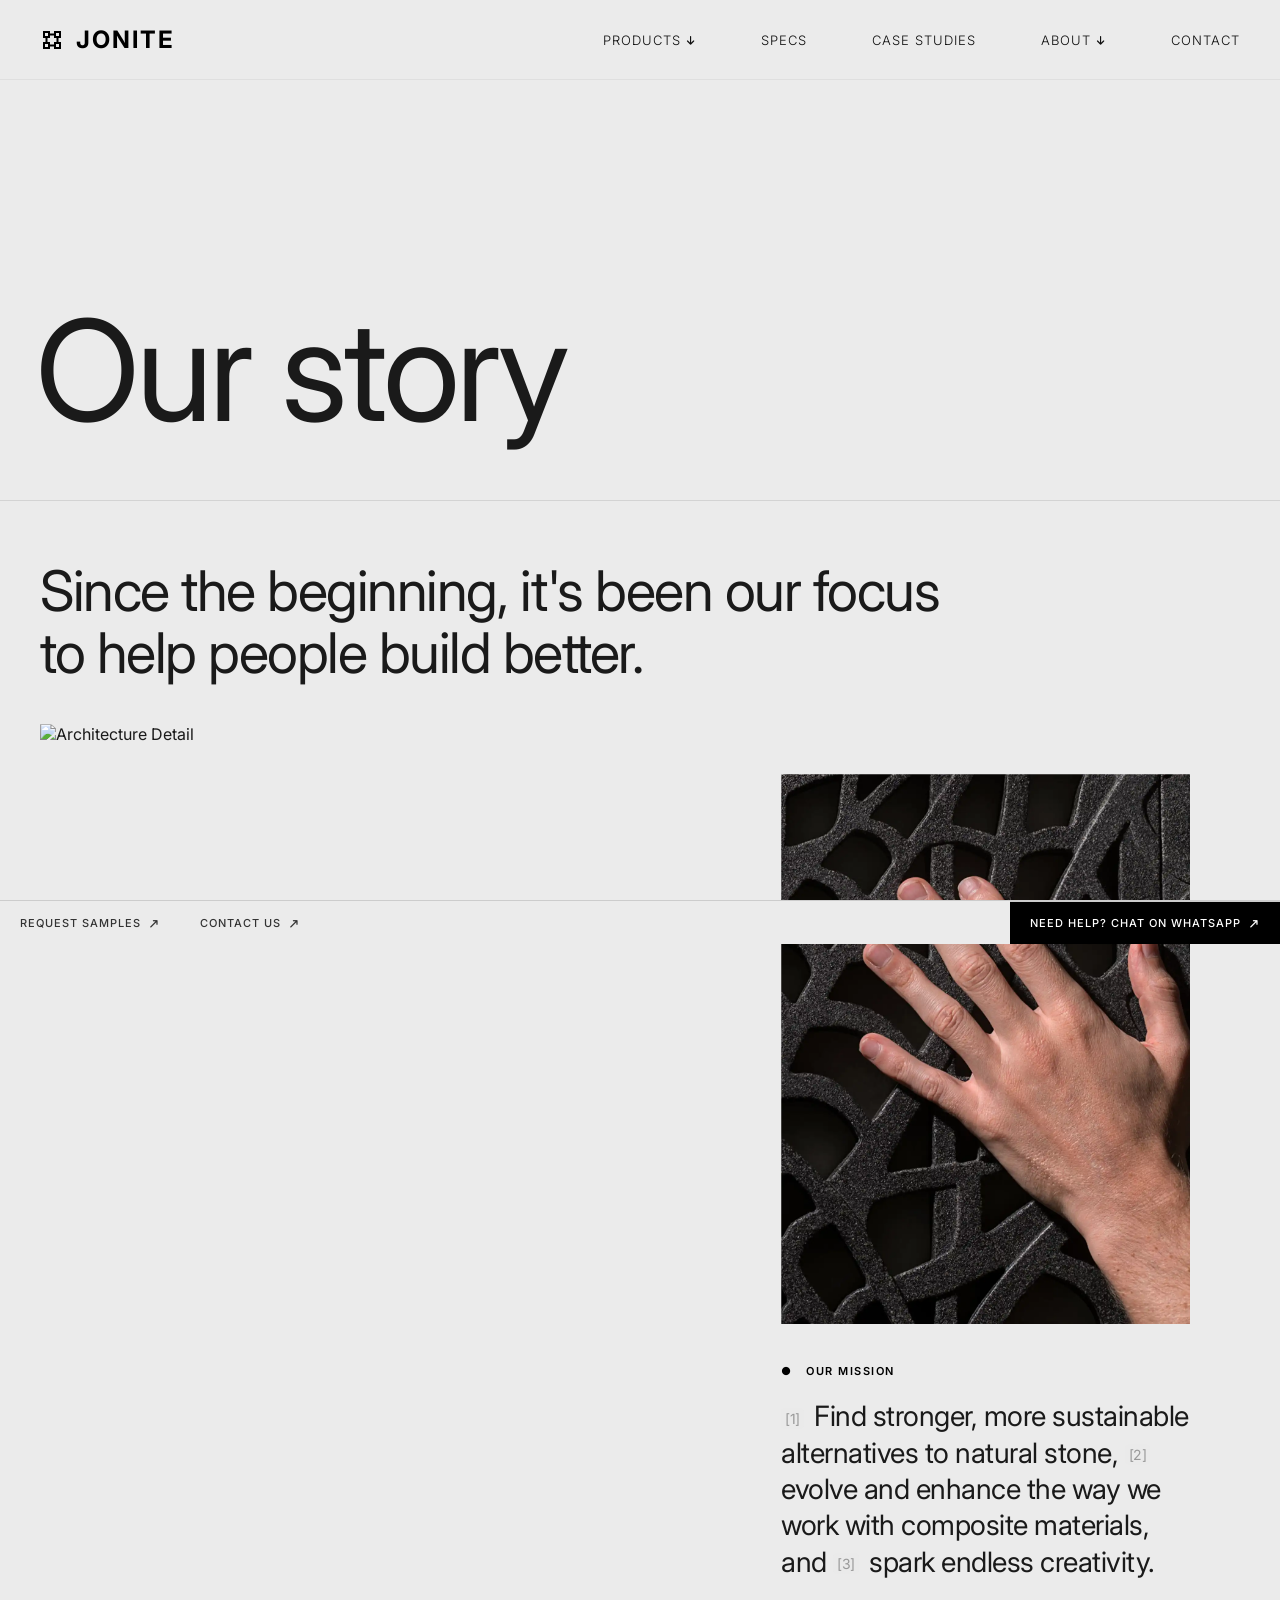
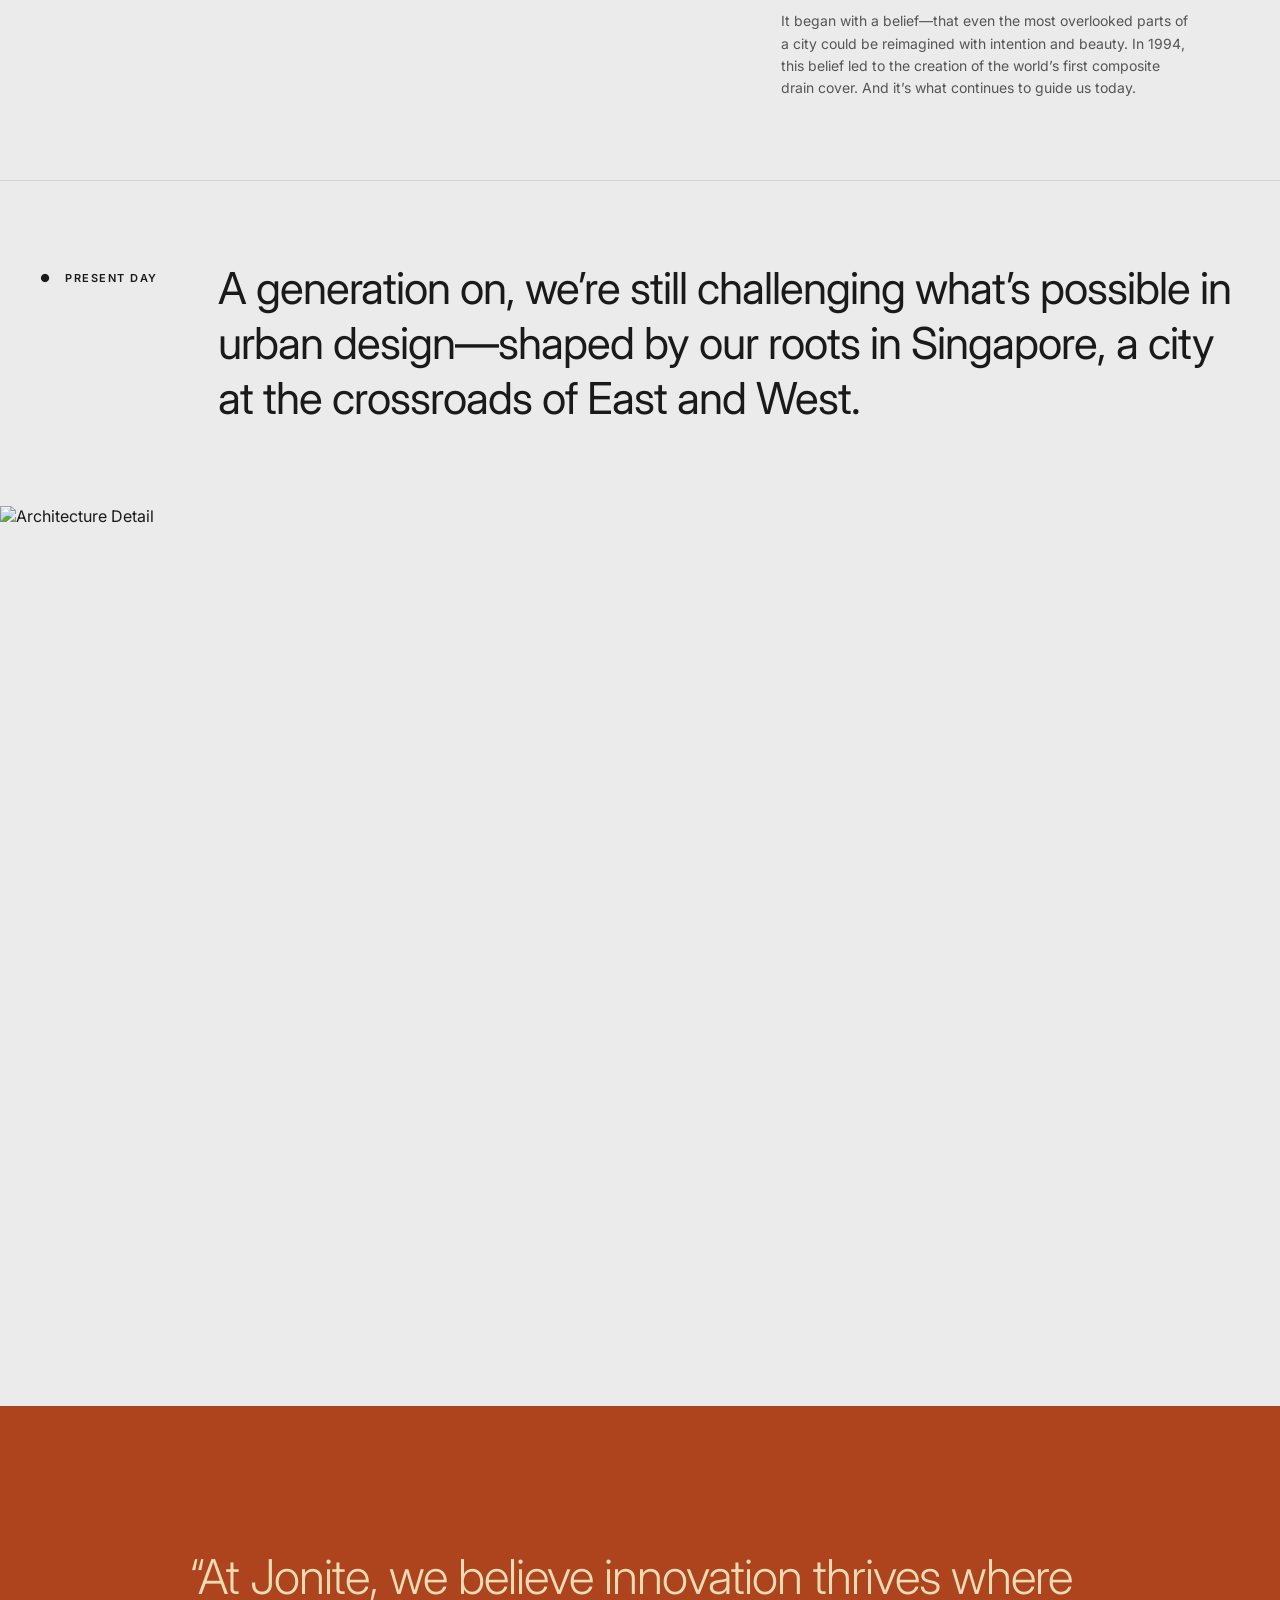
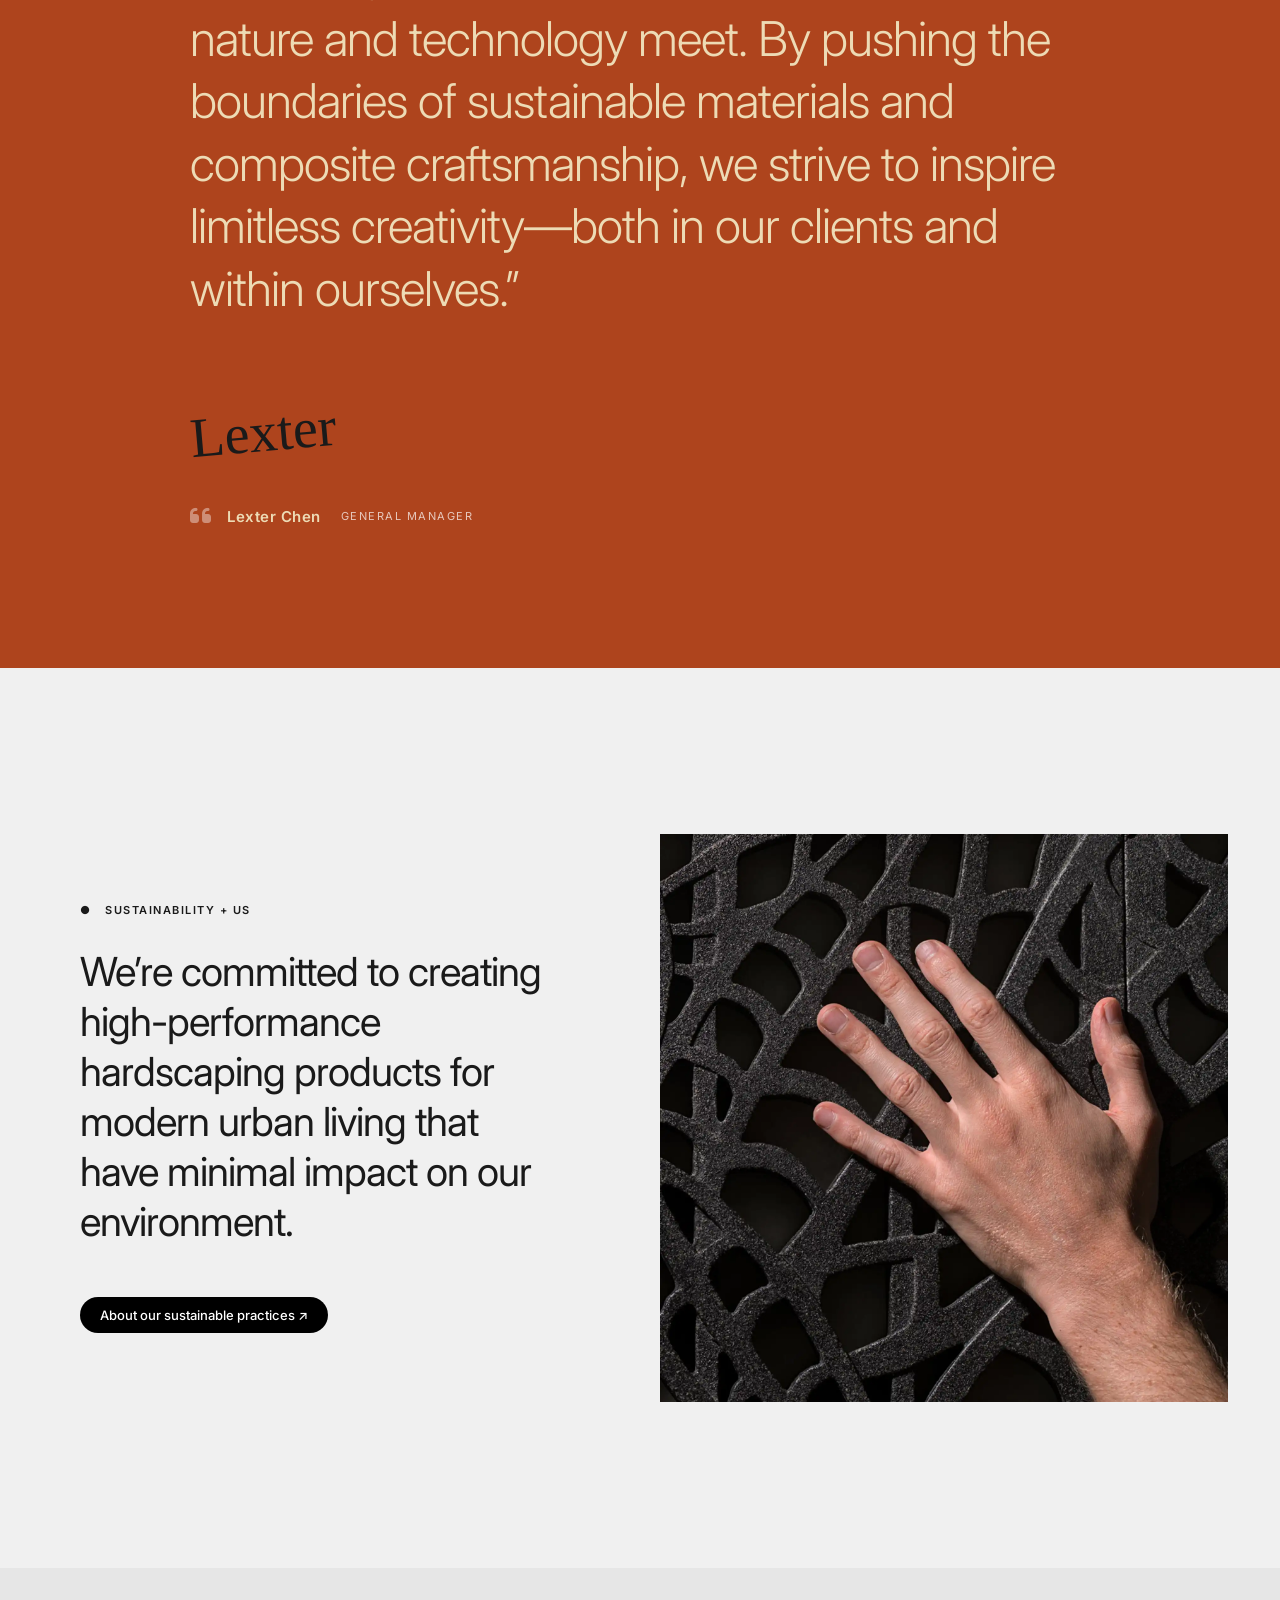
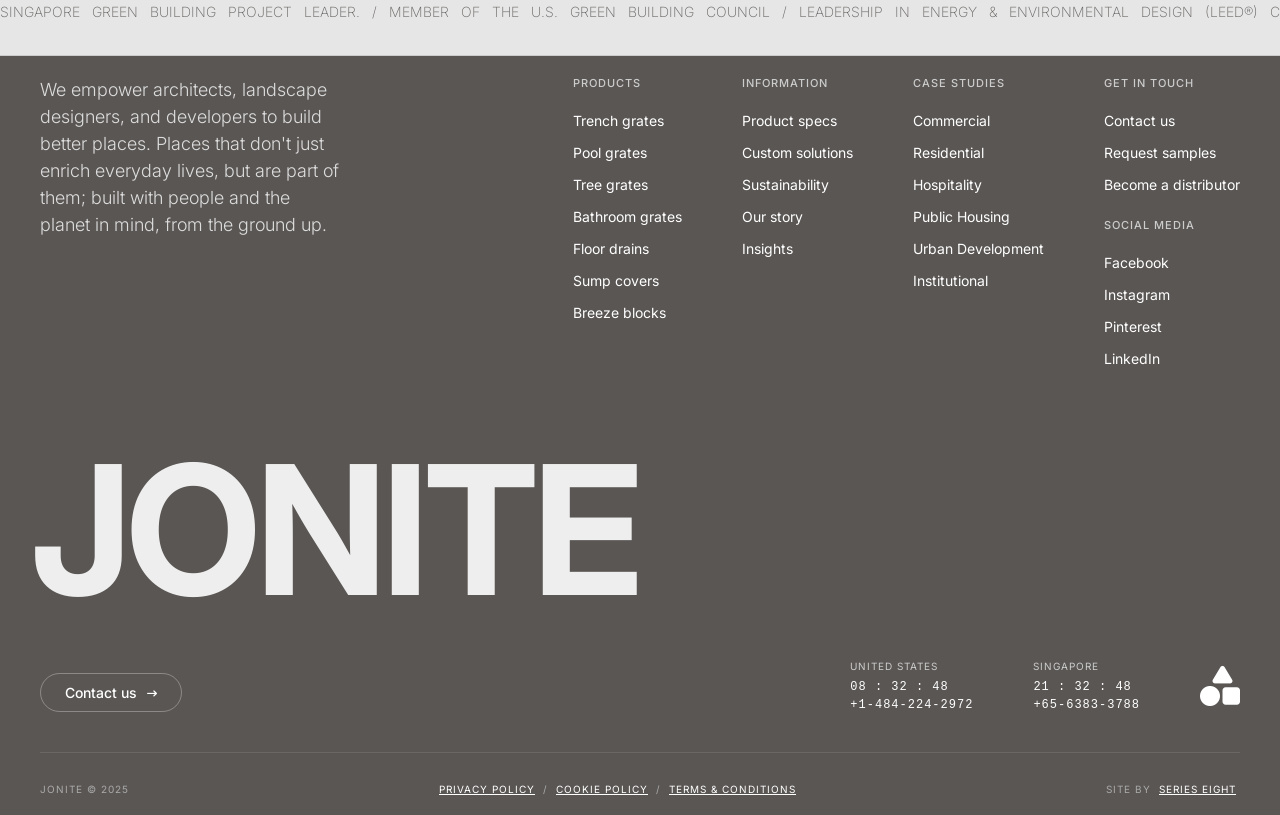
==== about1.html @ 8a287886 "first commit" ====
<!DOCTYPE html>
<html lang="en">

<head>
    <meta charset="UTF-8">
    <meta name="viewport" content="width=device-width, initial-scale=1.0">
    <title>About Us - Jonite</title>
    <link rel="preconnect" href="https://fonts.googleapis.com">
    <link rel="preconnect" href="https://fonts.gstatic.com" crossorigin>
    <link href="https://fonts.googleapis.com/css2?family=Inter:wght@300;400;500;600&display=swap" rel="stylesheet">
    <link rel="stylesheet" href="https://cdnjs.cloudflare.com/ajax/libs/font-awesome/6.4.0/css/all.min.css">
    <link rel="stylesheet" href="style.css"> <!-- Base styles for nav/footer -->
    <link rel="stylesheet" href="about1.css"> <!-- Specific styles -->
</head>

<body>

    <!-- Reuse Navbar from index (Simplified for this page or full partial) -->
    <nav class="navbar">
        <div class="container">
            <a href="#" class="logo">
                <!-- SVG Placeholder for JONITE logo icon -->
                <svg width="24" height="24" viewBox="0 0 24 24" fill="none" xmlns="http://www.w3.org/2000/svg"
                    class="logo-icon">
                    <path d="M4 4H9V9H4V4Z" stroke="currentColor" stroke-width="2" />
                    <path d="M15 4H20V9H15V4Z" stroke="currentColor" stroke-width="2" />
                    <path d="M4 15H9V20H4V15Z" stroke="currentColor" stroke-width="2" />
                    <path d="M15 15H20V20H15V15Z" stroke="currentColor" stroke-width="2" />
                    <path d="M9 6.5H15" stroke="currentColor" stroke-width="2" />
                    <path d="M9 17.5H15" stroke="currentColor" stroke-width="2" />
                    <path d="M6.5 9V15" stroke="currentColor" stroke-width="2" />
                    <path d="M17.5 9V15" stroke="currentColor" stroke-width="2" />
                </svg>
                <span class="logo-text">JONITE</span>
            </a>

            <ul class="nav-links">
                <li class="nav-item has-dropdown">
                    <a href="#" class="nav-link">Products <i class="fa-solid fa-arrow-down nav-arrow"></i></a>

                    <!-- Products Mega Menu -->
                    <div class="mega-menu products-menu">
                        <div class="container">
                            <div class="mega-content-top">
                                <!-- Col 1: Grates -->
                                <div class="mega-column">
                                    <h4 class="column-title">GRATES</h4>
                                    <ul class="mega-list">
                                        <li>
                                            <a href="#" class="mega-item">
                                                <i class="fa-solid fa-bars-staggered item-icon"></i>
                                                <div class="item-text">
                                                    <span class="item-title">Trench grates</span>
                                                    <p class="item-desc">A cornerstone of any urban drainage system:
                                                        redefined to last a lifetime.</p>
                                                </div>
                                            </a>
                                        </li>
                                        <li>
                                            <a href="#" class="mega-item">
                                                <i class="fa-solid fa-grip-vertical item-icon"></i>
                                                <div class="item-text">
                                                    <span class="item-title">Bathroom grates</span>
                                                    <p class="item-desc">Decorative grating that's consciously designed
                                                        with modern interiors in mind.</p>
                                                </div>
                                            </a>
                                        </li>
                                    </ul>
                                </div>

                                <div class="mega-grid-section">
                                    <!-- GRATES SECTION -->
                                    <div class="mega-section">
                                        <h4 class="section-header">GRATES</h4>
                                        <div class="section-grid">
                                            <a href="#" class="mega-item">
                                                <i class="fa-solid fa-bars item-icon"></i>
                                                <div>
                                                    <span class="item-title">Trench grates</span>
                                                    <p class="item-desc">A cornerstone of any urban drainage system.</p>
                                                </div>
                                            </a>
                                            <a href="#" class="mega-item">
                                                <i class="fa-solid fa-water item-icon"></i>
                                                <div>
                                                    <span class="item-title">Pool grates</span>
                                                    <p class="item-desc">Sustainably crafted from engineered stone.</p>
                                                </div>
                                            </a>
                                            <a href="#" class="mega-item">
                                                <i class="fa-solid fa-table-cells item-icon"></i>
                                                <div>
                                                    <span class="item-title">Bathroom grates</span>
                                                    <p class="item-desc">Decorative grating for modern interiors.</p>
                                                </div>
                                            </a>
                                            <a href="#" class="mega-item">
                                                <i class="fa-solid fa-tree item-icon"></i>
                                                <div>
                                                    <span class="item-title">Tree grates</span>
                                                    <p class="item-desc">Making urban spaces greener.</p>
                                                </div>
                                            </a>
                                        </div>
                                    </div>

                                    <!-- COVERS SECTION -->
                                    <div class="mega-section">
                                        <h4 class="section-header">COVERS</h4>
                                        <div class="section-grid">
                                            <a href="#" class="mega-item">
                                                <i class="fa-regular fa-square item-icon"></i>
                                                <div>
                                                    <span class="item-title">Sump covers</span>
                                                    <p class="item-desc">Hard-wearing, high-performance.</p>
                                                </div>
                                            </a>
                                            <a href="#" class="mega-item">
                                                <i class="fa-solid fa-compress item-icon"></i>
                                                <div>
                                                    <span class="item-title">Floor drains</span>
                                                    <p class="item-desc">Natural aggregates that blend seamlessly.</p>
                                                </div>
                                            </a>
                                        </div>
                                    </div>

                                    <!-- BLOCKS SECTION -->
                                    <div class="mega-section">
                                        <h4 class="section-header">BLOCKS</h4>
                                        <div class="section-grid single-col">
                                            <a href="#" class="mega-item">
                                                <i class="fa-solid fa-cubes item-icon"></i>
                                                <div>
                                                    <span class="item-title">Breeze blocks</span>
                                                    <p class="item-desc">Decorative blocks, antidote to concrete.</p>
                                                </div>
                                            </a>
                                        </div>
                                    </div>
                                </div>


                            </div>

                            <div class="mega-content-bottom">
                                <a href="#" class="promo-card">
                                    <img src="download.webp" alt="Custom">
                                    <div class="promo-info">
                                        <h5>Custom solutions</h5>
                                        <p>Collaborate with us on a custom design.</p>
                                        <span class="btn-text">Learn more <i class="fa-solid fa-arrow-right"></i></span>
                                    </div>
                                </a>
                                <a href="#" class="promo-card">
                                    <img src="download.webp" alt="Samples">
                                    <div class="promo-info">
                                        <h5>Order samples</h5>
                                        <p>Get in touch to order samples.</p>
                                        <span class="btn-text">Request samples <i
                                                class="fa-solid fa-arrow-right"></i></span>
                                    </div>
                                </a>
                                <a href="#" class="promo-card">
                                    <img src="download.webp" alt="Distributor">
                                    <div class="promo-info">
                                        <h5>Become a distributor</h5>
                                        <p>Join our global network.</p>
                                        <span class="btn-text">Learn more <i class="fa-solid fa-arrow-right"></i></span>
                                    </div>
                                </a>
                            </div>
                        </div>
                    </div>
                </li>
                <li><a href="#" class="nav-link">Specs</a></li>
                <li><a href="#" class="nav-link">Case Studies</a></li>
                <li class="nav-item has-dropdown">
                    <a href="#" class="nav-link">About <i class="fa-solid fa-arrow-down nav-arrow"></i></a>
                    <!-- About Mega Menu -->
                    <div class="mega-menu about-menu">
                        <div class="container">
                            <div class="about-grid">
                                <a href="about1.html" class="about-card">
                                    <img src="download-2.webp" alt="Story">
                                    <div class="about-info">
                                        <h3>Our story</h3>
                                        <p>More than 30 years of innovation, at the crossroads of East and West.</p>
                                        <span class="btn-pill">Read more <i class="fa-solid fa-arrow-right"></i></span>
                                    </div>
                                </a>
                                <a href="about2.html" class="about-card">
                                    <img src="download.webp" alt="Sustainability">
                                    <div class="about-info">
                                        <h3>Sustainability</h3>
                                        <p>Sustainable design is something we consider every step of the way.</p>
                                        <span class="btn-pill">Read more <i class="fa-solid fa-arrow-right"></i></span>
                                    </div>
                                </a>
                                <a href="about3.html" class="about-card">
                                    <img src="download-1.webp" alt="Insights">
                                    <div class="about-info">
                                        <h3>Insights</h3>
                                        <p>Read about the latest product releases, industry news, and more.</p>
                                        <span class="btn-pill">Read more <i class="fa-solid fa-arrow-right"></i></span>
                                    </div>
                                </a>
                            </div>
                        </div>
                    </div>
                </li>
                <li><a href="index.html" class="nav-link">Contact</a></li>
            </ul>
        </div>
    </nav>

    <div class="smooth-wrapper">
        <div class="smooth-content main-content">

            <main class="about-main">
                <!-- Hero Section -->
                <section class="about-hero">
                    <div class="container">
                        <h1 class="hero-title reveal-text">Our story</h1>
                    </div>
                </section>

                <!-- Intro Section -->
                <section class="about-intro">
                    <div class="container">
                        <p class="intro-text reveal-text">
                            Since the beginning, it's been our focus to help people build better.
                        </p>
                    </div>
                </section>

                <!-- Image Grid Section -->
                <section class="about-gallery">
                    <div class="container">
                        <div class="gallery-grid">
                            <div class="gallery-item large reveal-image">
                                <img src="https://images.unsplash.com/photo-1518640467707-6811f4a6ab73?w=800&auto=format&fit=crop&q=80"
                                    alt="Architecture Detail">
                            </div>
                            <div class="gallery-item small reveal-image">
                                <img src="download.webp" alt="Texture">
                                <!-- Mission Section -->
                                <section class="about-mission">
                                    <div class="mission-wrapper">
                                        <div class="mission-label reveal-text">
                                            ● &nbsp; OUR MISSION
                                        </div>
                                        <div class="mission-content">
                                            <h2 class="mission-statement reveal-text">
                                                <span class="num">[1]</span> Find stronger, more sustainable
                                                alternatives to natural
                                                stone,
                                                <span class="num">[2]</span> evolve and enhance the way we work with
                                                composite
                                                materials,
                                                and <span class="num">[3]</span> spark endless creativity.
                                            </h2>
                                            <div class="mission-desc reveal-text">
                                                <p>It began with a belief—that even the most overlooked parts of a
                                                    city could be
                                                    reimagined with intention and beauty. In 1994, this belief led
                                                    to the creation
                                                    of the
                                                    world’s first composite drain cover. And it’s what continues to
                                                    guide us today.
                                                </p>
                                            </div>
                                        </div>
                                    </div>
                                </section>
                            </div>
                        </div>
                    </div>
                </section>

                <!-- Present Day Section -->
                <section class="about-present">
                    <div class="container">
                        <div class="present-wrapper">
                            <div class="present-label reveal-text">
                                ● &nbsp; PRESENT DAY
                            </div>
                            <div class="present-content">
                                <p class="present-text reveal-text">
                                    A generation on, we’re still challenging what’s possible in
                                    urban design—shaped by our roots in Singapore, a city
                                    at the crossroads of East and West.
                                </p>
                            </div>
                        </div>
                    </div>
                </section>

                <!-- Fullscreen Image Section -->
                <section class="about-fullscreen-image">
                    <img src="https://images.unsplash.com/photo-1518640467707-6811f4a6ab73?w=800&auto=format&fit=crop&q=80"
                        alt="Architecture Detail">
                </section>

                <!-- Quote Section -->
                <section class="about-quote">
                    <div class="quote-content">
                        <blockquote>
                            “At Jonite, we believe innovation thrives where nature and technology meet. By pushing the
                            boundaries of sustainable materials and composite craftsmanship, we strive to inspire
                            limitless creativity—both in our clients and within ourselves.”
                        </blockquote>
                        <div class="quote-author">
                            <div class="sig-wrapper">
                                <!-- Replaced text with cursive font class -->
                                <span class="sig-cursed">Lexter</span>
                            </div>
                            <div class="author-details">
                                <i class="fa-solid fa-quote-left quote-icon"></i>
                                <div class="author-info">
                                    <div class="author-name">Lexter Chen</div>
                                    <div class="author-role">GENERAL MANAGER</div>
                                </div>
                            </div>
                        </div>
                    </div>
                </section>
                <!-- Sustainability Section -->
                <section class="about-sustainability">
                    <div class="container-fluid">
                        <div class="sustain-grid">
                            <div class="sustain-content reveal-text">
                                <div class="sustain-label">
                                    ● &nbsp; SUSTAINABILITY + US
                                </div>
                                <h2 class="sustain-heading">
                                    We’re committed to creating high-performance hardscaping
                                    products for modern urban living that have minimal impact on our
                                    environment.
                                </h2>
                                <a href="#" class="btn-pill">About our sustainable practices ↗</a>
                            </div>
                            <div class="sustain-image reveal-image">
                                <img src="download.webp" alt="Sustainability">
                            </div>
                        </div>
                    </div>
                </section>

                <!-- Infinite Ticker -->
                <div class="infinite-ticker-wrapper">
                    <div class="ticker-content">
                        <span>SINGAPORE GREEN BUILDING PROJECT LEADER. / MEMBER OF THE U.S. GREEN BUILDING COUNCIL /
                            LEADERSHIP
                            IN ENERGY & ENVIRONMENTAL DESIGN (LEED®) CERTIFIED / SINGAPORE GREEN BUILDING PROJECT LEADER
                            /
                            MEMBER OF THE U.S. GREEN BUILDING COUNCIL / LEADERSHIP IN ENERGY & ENVIRONMENTAL DESIGN
                            (LEED®)
                            CERTIFIED / </span>
                        <span>SINGAPORE GREEN BUILDING PROJECT LEADER. / MEMBER OF THE U.S. GREEN BUILDING COUNCIL /
                            LEADERSHIP
                            IN ENERGY & ENVIRONMENTAL DESIGN (LEED®) CERTIFIED / SINGAPORE GREEN BUILDING PROJECT LEADER
                            /
                            MEMBER OF THE U.S. GREEN BUILDING COUNCIL / LEADERSHIP IN ENERGY & ENVIRONMENTAL DESIGN
                            (LEED®)
                            CERTIFIED / </span>
                    </div>
                </div>

                <!-- Main Footer -->
                <footer class="main-footer">
                    <div class="footer-top">
                        <div class="footer-desc-col">
                            <p>We empower architects, landscape designers, and developers to build better places. Places
                                that
                                don't just enrich everyday lives, but are part of them; built with people and the planet
                                in
                                mind, from the ground up.</p>
                        </div>

                        <div class="footer-links-grid">
                            <div class="footer-col">
                                <h4>PRODUCTS</h4>
                                <ul>
                                    <li><a href="#">Trench grates</a></li>
                                    <li><a href="#">Pool grates</a></li>
                                    <li><a href="#">Tree grates</a></li>
                                    <li><a href="#">Bathroom grates</a></li>
                                    <li><a href="#">Floor drains</a></li>
                                    <li><a href="#">Sump covers</a></li>
                                    <li><a href="#">Breeze blocks</a></li>
                                </ul>
                            </div>
                            <div class="footer-col">
                                <h4>INFORMATION</h4>
                                <ul>
                                    <li><a href="#">Product specs</a></li>
                                    <li><a href="#">Custom solutions</a></li>
                                    <li><a href="#">Sustainability</a></li>
                                    <li><a href="#">Our story</a></li>
                                    <li><a href="#">Insights</a></li>
                                </ul>
                            </div>
                            <div class="footer-col">
                                <h4>CASE STUDIES</h4>
                                <ul>
                                    <li><a href="#">Commercial</a></li>
                                    <li><a href="#">Residential</a></li>
                                    <li><a href="#">Hospitality</a></li>
                                    <li><a href="#">Public Housing</a></li>
                                    <li><a href="#">Urban Development</a></li>
                                    <li><a href="#">Institutional</a></li>
                                </ul>
                            </div>
                            <div class="footer-col">
                                <h4>GET IN TOUCH</h4>
                                <ul>
                                    <li><a href="#">Contact us</a></li>
                                    <li><a href="#">Request samples</a></li>
                                    <li><a href="#">Become a distributor</a></li>
                                </ul>
                                <h4 class="mt-4">SOCIAL MEDIA</h4>
                                <ul>
                                    <li><a href="#">Facebook</a></li>
                                    <li><a href="#">Instagram</a></li>
                                    <li><a href="#">Pinterest</a></li>
                                    <li><a href="#">LinkedIn</a></li>
                                </ul>
                            </div>
                        </div>
                    </div>

                    <div class="footer-middle">
                        <h1 class="big-footer-logo">JONITE</h1>
                        <div class="footer-contact-row">
                            <a href="#" class="btn-pill transparent-btn">Contact us <i
                                    class="fa-solid fa-arrow-right-long"></i></a>

                            <div class="contact-details">
                                <div class="contact-block">
                                    <span class="country-label">UNITED STATES</span>
                                    <div class="contact-number" id="time-us">08 : 32 : 48</div>
                                    <div class="contact-phone">+1-484-224-2972</div>
                                </div>
                                <div class="contact-block">
                                    <span class="country-label">SINGAPORE</span>
                                    <div class="contact-number" id="time-sg">21 : 32 : 48</div>
                                    <div class="contact-phone">+65-6383-3788</div>
                                </div>
                                <div class="brand-mark">
                                    <!-- Simple circle/abstract logo placeholder -->
                                    <i class="fa-solid fa-shapes"></i>
                                </div>
                            </div>
                        </div>
                    </div>

                    <div class="footer-bottom">
                        <div class="copyright">JONITE © 2025</div>
                        <div class="legal-links">
                            <a href="#">PRIVACY POLICY</a> /
                            <a href="#">COOKIE POLICY</a> /
                            <a href="#">TERMS & CONDITIONS</a>
                        </div>
                        <div class="site-credit">SITE BY <a href="#">SERIES EIGHT</a></div>
                    </div>
                </footer>
            </main>
        </div>
    </div>

    <!-- Floating Action Bar -->
    <div class="floating-action-bar">
        <div class="fab-left">
            <a href="#">REQUEST SAMPLES <i class="fa-solid fa-arrow-right-long"></i></a>
            <a href="#">CONTACT US <i class="fa-solid fa-arrow-right-long"></i></a>
        </div>
        <div class="fab-right">
            <a href="#">NEED HELP? CHAT ON WHATSAPP <i class="fa-solid fa-arrow-right-long"></i></a>
        </div>
    </div>

    <!-- Scripts -->
    <script src="https://unpkg.com/lenis@1.3.15/dist/lenis.min.js"></script>
    <!-- GSAP & ScrollTrigger -->
    <script src="https://cdnjs.cloudflare.com/ajax/libs/gsap/3.12.2/gsap.min.js"></script>
    <script src="https://cdnjs.cloudflare.com/ajax/libs/gsap/3.12.2/ScrollTrigger.min.js"></script>
    <script src="script.js"></script>
    <script src="about1.js"></script>
</body>

</html>
---- style.css ----
/* Global Resets & Typography */
* {
    margin: 0;
    padding: 0;
    box-sizing: border-box;
}

body {
    font-family: 'Inter', sans-serif;
    background-color: #F5F5F5;
    /* Light grey bg */
    color: #1A1A1A;
}

a {
    text-decoration: none;
    color: inherit;
}

ul {
    list-style: none;
}

/* Constants */
:root {
    --bg-color: #EBEBEB;
    --nav-height: 80px;
    --text-color: #333;
    --accent-color: #000;
    --border-color: #DDD;
}

/* Navbar Container */
.navbar {
    background-color: var(--bg-color);
    height: var(--nav-height);
    width: 100%;
    position: absolute;
    z-index: 1000;
    border-bottom: 1px solid rgba(0, 0, 0, 0.05);
}



.container {
    max-width: 1400px;
    margin: 0 auto;
    padding: 0 40px;
    height: 100%;
    display: flex;
    align-items: center;
    justify-content: space-between;
}

/* Logo */
.logo {
    display: flex;
    align-items: center;
    gap: 12px;
    font-weight: 700;
    font-size: 24px;
    letter-spacing: 2px;
    color: #000;
}

.logo-text {
    text-transform: uppercase;
    font-family: 'Inter', sans-serif;
}

/* Navigation Links */
.nav-links {
    display: flex;
    gap: 65px;
    height: 100%;
    align-items: center;
}

.nav-item {
    height: 100%;
    display: flex;
    align-items: center;
    position: static;
    /* Static so mega menu can be absolute to navbar */
}

.nav-link {
    font-size: 13px;
    font-weight: 300;
    text-transform: uppercase;
    letter-spacing: 1px;
    color: #0e0e0e;
    transition: color 0.3s;
    display: flex;
    align-items: center;
    gap: 6px;
    padding: 10px 0;
}

.nav-link:hover {
    color: #000;
}

.nav-arrow {
    font-size: 10px;
    transition: transform 0.3s;
}

.nav-item:hover .nav-arrow {
    transform: rotate(180deg);
}

/* Mega Menu Base Styles */
.mega-menu {
    position: absolute;
    top: var(--nav-height);
    left: 0;
    width: 100%;
    background-color: var(--bg-color);
    border-top: 1px solid rgba(0, 0, 0, 0.1);
    box-shadow: 0 20px 40px rgba(0, 0, 0, 0.05);
    padding: 40px 0;

    /* Hide by default */
    opacity: 0;
    visibility: hidden;
    max-height: 0;
    overflow: hidden;
    /* transform: translateY(10px); Removed for height anim */
    transition: all 0.5s ease-in-out;
}

/* Show on Hover */
.nav-item:hover .mega-menu {
    opacity: 1;
    visibility: visible;
    max-height: 800px;
    /* Large enough to fit content */
}

/* Products Menu Layout */
.products-menu .container {
    flex-direction: column;
    align-items: flex-start;
}

.mega-content-top {
    width: 100%;
    display: flex;
    justify-content: space-between;
    padding-bottom: 40px;
    border-bottom: 1px solid #DADADA;
    margin-bottom: 40px;
}

.mega-grid-section {
    display: flex;
    width: 100%;
    gap: 60px;
}

.mega-section {
    flex: 1;
}

.section-header {
    font-size: 11px;
    color: #888;
    text-transform: uppercase;
    letter-spacing: 1.5px;
    margin-bottom: 24px;
    font-weight: 600;
}

.section-grid {
    display: grid;
    grid-template-columns: 1fr 1fr;
    gap: 20px 40px;
}

.section-grid.single-col {
    grid-template-columns: 1fr;
}

/* Mega Items */
.mega-item {
    display: flex;
    gap: 16px;
    align-items: flex-start;
    padding: 10px 0;
}

.mega-item:hover .item-title {
    color: #000;
}

.item-icon {
    font-size: 18px;
    color: #000;
    margin-top: 2px;
}

.item-title {
    display: block;
    font-size: 15px;
    font-weight: 500;
    color: #333;
    margin-bottom: 6px;
    transition: color 0.2s;
}

.item-desc {
    font-size: 13px;
    color: #777;
    line-height: 1.4;
    max-width: 240px;
}

/* Bottom Promo Section */
.mega-content-bottom {
    width: 100%;
    display: grid;
    grid-template-columns: 1fr 1fr 1fr;
    gap: 40px;
}

.promo-card {
    display: flex;
    gap: 20px;
    align-items: center;
}

.promo-card img {
    width: 120px;
    height: 80px;
    object-fit: cover;
    background-color: #ccc;
}

.promo-info h5 {
    font-size: 15px;
    font-weight: 500;
    margin-bottom: 6px;
}

.promo-info p {
    font-size: 13px;
    color: #777;
    margin-bottom: 12px;
    line-height: 1.4;
}

.btn-text {
    font-size: 12px;
    font-weight: 600;
    color: #000;
    display: flex;
    align-items: center;
    gap: 6px;
    text-transform: uppercase;
    letter-spacing: 0.5px;
}

.btn-text i {
    font-size: 10px;
    transition: transform 0.2s;
}

.promo-card:hover .btn-text i {
    transform: translateX(4px);
}

/* ABOUT Menu Layout */
.about-menu .container {
    display: block;
    height: 300px;
}

.about-grid {
    display: grid;
    grid-template-columns: 1fr 1fr 1fr;
    gap: 40px;
    width: 100%;
}

.about-card {
    display: flex;
    transition: transform 0.3s;
    gap: 20px;
    align-items: end;
    margin-top: 20px;
    margin-bottom: 0px;
    padding-bottom: 0;
    height: 100%;
}

.about-card img {
    width: 50%;
    height: 120%;
    flex: 1;
    object-fit: fill;

}

.about-info {
    flex: 1;
}

.about-info h3 {
    font-size: 18px;
    font-weight: 500;
    margin-bottom: 12px;
}

.about-info p {
    font-size: 14px;
    color: #777;
    line-height: 1.5;
    margin-bottom: 24px;
    max-width: 90%;
}

.btn-pill {
    display: inline-flex;
    align-items: center;
    gap: 8px;
    background-color: #000;
    /* Black button */
    color: #fff;
    padding: 10px 20px;
    border-radius: 99px;
    font-size: 13px;
    font-weight: 500;
    width: fit-content;
    transition: background-color 0.3s;
}

.btn-pill i {
    font-size: 10px;
    transition: transform 0.2s;
}

.about-card:hover .btn-pill {
    background-color: #333;
}

.about-card:hover .btn-pill i {
    transform: translateX(3px);
}

/* Contact Section */
.main-content {
    background-color: #EBEBEB;
    padding-top: var(--nav-height);
    /* Compensate for fixed navbar */


    min-height: calc(100vh - var(--nav-height));
    transition: filter 0.3s ease;
}

.contact-section {
    max-width: 1400px;
    margin: 0 auto;
    padding: 60px 40px;
    padding-bottom: 0;
}

/* Header */
.contact-header {
    display: flex;
    justify-content: space-between;
    align-items: center;
    margin-bottom: 60px;
    padding-bottom: 40px;
    border-bottom: 1px solid rgba(0, 0, 0, 0.1);
}

.contact-header h1 {
    font-size: 80px;
    font-weight: 400;
    letter-spacing: -2px;
}

.btn-chat {
    background-color: #000;
    color: #fff;
    padding: 12px 24px;
    border-radius: 99px;
    font-size: 14px;
    font-weight: 500;
    display: flex;
    align-items: center;
    gap: 10px;
    transition: background-color 0.3s;
}

.btn-chat:hover {
    background-color: #333;
}

.btn-chat i {
    transform: rotate(-45deg);
    transition: transform 0.3s;
}

.btn-chat:hover i {
    transform: rotate(0deg);
}

/* Locations Grid */
.locations-grid {
    display: grid;
    grid-template-columns: 1fr 1fr;
    gap: 40px;
}

.location-card {
    display: flex;
    background-color: #E6E6E6;
}

/* Map styling */
.map-wrapper {
    width: 50%;
    position: relative;
    overflow: hidden;
    background-color: #D1D1D1;
}

.map-wrapper img {
    width: 100%;
    height: 100%;
    object-fit: cover;
    filter: grayscale(100%) contrast(90%) brightness(110%);
    opacity: 0.8;
}

.map-dot {
    position: absolute;
    width: 12px;
    height: 12px;
    background-color: #000;
    border-radius: 50%;
    transform: translate(-50%, -50%);
    box-shadow: 0 0 0 4px rgba(255, 255, 255, 0.3);
}

/* Details styling */
.location-details {
    width: 50%;
    padding: 40px;
    display: flex;
    flex-direction: column;
    justify-content: center;
}

.location-details h2 {
    font-size: 28px;
    font-weight: 400;
    margin-bottom: 20px;
}

.location-details address {
    font-style: normal;
    font-size: 14px;
    line-height: 1.6;
    color: #666;
    margin-bottom: 40px;
}

.info-group {
    margin-bottom: 24px;
}

.info-group label {
    display: block;
    font-size: 10px;
    font-weight: 600;
    letter-spacing: 1px;
    text-transform: uppercase;
    color: #999;
    margin-bottom: 6px;
}

.info-group p,
.info-group a {
    font-size: 15px;
    color: #333;
    font-weight: 500;
    font-variant-numeric: tabular-nums;
}

.info-group a:hover {
    text-decoration: underline;
}

/* Responsive */
@media (max-width: 1024px) {
    .contact-header h1 {
        font-size: 56px;
    }

    .locations-grid {
        grid-template-columns: 1fr;
        gap: 30px;
    }
}

@media (max-width: 768px) {
    .contact-header {
        flex-direction: column;
        align-items: flex-start;
        gap: 20px;
    }

    .contact-header h1 {
        font-size: 48px;
    }

    .location-card {
        flex-direction: column;
    }

    .map-wrapper {
        width: 100%;
        height: 250px;
    }


    .location-details {
        width: 100%;
        padding: 30px;
    }
}

/* Enquiries Section */
.enquiries-list {
    margin-top: 100px;
    border-top: 1px solid rgba(0, 0, 0, 0.1);
}

.enquiry-item {
    display: flex;
    align-items: flex-start;
    padding: 60px 0;
    border-bottom: 1px solid rgba(0, 0, 0, 0.1);
}

.enquiry-title {
    flex: 1;
    /* Takes minimal space or half? Visually it takes Left half, other items are on Right half. */
    width: 40%;
    font-size: 32px;
    font-weight: 400;
    color: #1A1A1A;
}

/* Grouping the info and action on screen right */
.enquiry-info,
.enquiry-action {
    width: 25%;

    /* Fixed width columns for alignment */
}

.enquiry-info label,
.enquiry-action label {
    display: block;
    font-size: 10px;
    font-weight: 600;
    letter-spacing: 1px;
    text-transform: uppercase;
    color: #999;
    margin-bottom: 8px;
}

.enquiry-info a {
    font-size: 16px;
    color: #333;
    text-decoration: none;
    transition: color 0.2s;
}

.enquiry-info a:hover {
    color: #000;
}

.enquiry-action .action-link {
    font-size: 16px;
    color: #333;
    display: flex;
    align-items: center;
    gap: 8px;
    transition: color 0.2s;
}

.enquiry-action .action-link:hover {
    color: #000;
}

.enquiry-action .action-link i {
    font-size: 14px;
    transition: transform 0.2s;
}

.enquiry-action .action-link:hover i {
    transform: translateY(3px);
}

/* Responsive Enquiries */
@media (max-width: 900px) {
    .enquiry-item {
        flex-wrap: wrap;
        gap: 30px;
    }

    .enquiry-title {
        width: 100%;
        margin-bottom: 10px;
    }

    .enquiry-info,
    .enquiry-action {
        width: 45%;
        /* Side by side on tablet */
    }
}

@media (max-width: 600px) {

    .enquiry-info,
    .enquiry-action {
        width: 100%;
        /* Stack on mobile */
    }
}

/* Contact Form Section */
.contact-form-section {
    display: flex;
    padding: 100px 0;
    gap: 60px;
    border-top: 1px solid rgba(0, 0, 0, 0.1);
}

.form-header-col {
    width: 40%;
    position: relative;
}

.sticky-wrapper {
    position: sticky;
    top: 100px;
    /* Stick 100px from top (below navbar) */
}

.eyebrow-text {
    font-size: 10px;
    font-weight: 600;
    letter-spacing: 1.5px;
    text-transform: uppercase;
    display: flex;
    align-items: center;
    gap: 8px;
    margin-bottom: 20px;
}

.eyebrow-text::before {
    content: '';
    display: block;
    width: 8px;
    height: 8px;
    background-color: #000;
    border-radius: 50%;
}

.form-header-col h2 {
    font-size: 56px;
    font-weight: 400;
    line-height: 1.1;
    letter-spacing: -2px;
}

.form-fields-col {
    flex: 1;
}

.contact-form {
    width: 100%;
}

.form-row {
    display: flex;
    gap: 40px;
    margin-bottom: 50px;
}

.form-group {
    flex: 1;
    display: flex;
    flex-direction: column;
    position: relative;
}

.form-group.full-width {
    width: 100%;
    margin-bottom: 50px;
}

.form-group label {
    font-size: 14px;
    color: #555;
    margin-bottom: 12px;
}

.line-input {
    width: 100%;
    border: none;
    border-bottom: 1px solid #CCC;
    background: transparent;
    padding: 12px 0;
    font-size: 16px;
    color: #000;
    border-radius: 0;
    outline: none;
    transition: border-color 0.3s;
    font-family: inherit;
}

.line-input:focus {
    border-bottom-color: #000;
}

/* Select Styling */
.select-wrapper {
    position: relative;
}

.select-arrow {
    position: absolute;
    right: 0;
    bottom: 15px;
    font-size: 10px;
    pointer-events: none;
}

select.line-input {
    appearance: none;
    -webkit-appearance: none;
    cursor: pointer;
}

/* Phone Input - Overriding Intl Tel Input to match line style */
.phone-input-wrapper {
    position: relative;
    width: 100%;
}

.iti {
    width: 100%;
}

.iti__flag-container {
    border-bottom: 1px solid #CCC;
}

.iti__selected-flag {
    background-color: transparent !important;
    padding-left: 0;
}

/* Ensure the input inside iti matches our line-input style */
.iti input {
    width: 100%;
    border: none;
    border-bottom: 1px solid #CCC;
    background: transparent;
    padding: 12px 0;
    padding-left: 90px !important;
    /* Space for the flag+code */
    font-size: 16px;
    color: #000;
    border-radius: 0;
    outline: none;
    transition: border-color 0.3s;
    font-family: inherit;
}

.iti input:focus {
    border-bottom-color: #000;
}

/* Hide the ugly arrow or style it */
.iti__arrow {
    border-top-color: #555;
}

.iti__country-list {
    border: none;
    box-shadow: 0 10px 30px rgba(0, 0, 0, 0.1);
    font-size: 14px;
    background: #fff;
    width: 300px;
}

/* Form Footer */
.form-footer {
    display: flex;
    align-items: center;
    gap: 30px;
    margin-bottom: 30px;
}

.btn-submit {
    background-color: #000;
    color: #fff;
    border: none;
    padding: 14px 30px;
    border-radius: 99px;
    font-size: 14px;
    font-weight: 500;
    cursor: pointer;
    display: flex;
    align-items: center;
    gap: 10px;
    transition: background-color 0.3s;
}

.btn-submit:hover {
    background-color: #333;
}

.btn-submit i {
    transform: rotate(-45deg);
    transition: transform 0.3s;
}

.btn-submit:hover i {
    transform: rotate(0deg);
}

.checkbox-group {
    display: flex;
    align-items: center;
    gap: 10px;
}

.checkbox-group input[type="checkbox"] {
    width: 18px;
    height: 18px;
    accent-color: #000;
}

.checkbox-group label {
    font-size: 13px;
    color: #555;
}

.form-disclaimer {
    font-size: 11px;
    color: #999;
}

.form-disclaimer a {
    text-decoration: underline;
    color: #777;
}

/* Worldwide Distributors Banner */
.distributors-banner {
    background-color: #0F0F0F;
    /* Nearly black */
    color: #fff;
    padding: 20px 0;
    margin-top: 100px;
    width: 100vw;
    display: flex;
    justify-content: center;
    align-items: center;
    margin-left: calc(-50vw + 50%);
}

/* Ensure inner content aligns with main container */
.banner-content {
    width: 95%;
    /* Match main container width */
    margin: 0;
    padding: 0 20px;
    margin-bottom: 70px;
    /* Match container padding */
    display: flex;
    /* flex-direction: column; */
    height: 100%;
    min-height: 400px;
    justify-content: space-between;
}

.banner-top {
    display: flex;
    flex-direction: column;
    flex: 1.6;
    /* align-items: flex-end; */
    justify-content: flex-end;
}

.banner-bottom {
    display: flex;
    flex: 0.4;
    align-items: flex-end;
    justify-content: flex-end;
}

.eyebrow-text.white::before {
    background-color: #fff;
}

.banner-headline {
    font-size: 60px;
    /* Increased to match image scale better */
    font-weight: 300;
    line-height: 1.1;
    letter-spacing: -1.5px;
    max-width: 900px;
    margin-top: 40px;
    /* margin-bottom: 80px; */
    /* Space before button area */
}

.banner-action {
    display: flex;
    justify-content: flex-end;
    align-items: flex-end;
    /* Align to right as per image */
    width: 100%;
}

/* White Button Variant */
.btn-pill.white-btn {
    background-color: #fff;
    color: #000;
    padding: 14px 28px;
    border-radius: 99px;
    text-decoration: none;
    font-size: 14px;
    font-weight: 500;
    transition: transform 0.3s ease;
    display: inline-flex;
    align-items: center;
    gap: 10px;
}

.btn-pill.white-btn i {
    transform: rotate(-45deg);
    transition: transform 0.3s;
}

.btn-pill.white-btn:hover {
    transform: scale(1.05);
}

.btn-pill.white-btn:hover i {
    transform: rotate(0deg);
}

/* Responsive Banner */
@media (max-width: 900px) {
    .banner-headline {
        font-size: 42px;
    }

    .banner-action {
        justify-content: flex-start;
    }
}

@media (max-width: 600px) {
    .banner-headline {
        font-size: 32px;
    }

    .distributors-banner {
        padding: 80px 0;
    }
}

@media (max-width: 900px) {
    .contact-form-section {
        flex-direction: column;
        gap: 40px;
    }

    .form-header-col {
        width: 100%;
    }

    .sticky-wrapper {
        position: static;
        /* No stickiness on mobile stack usually, or stick to top makes sense? 
        If sticky on mobile, it might cover content. Let's keep it static for better UX on small screens. */
    }

    .form-header-col h2 {
        font-size: 40px;
    }

    .form-row {
        flex-direction: column;
        gap: 30px;
        margin-bottom: 30px;
    }

    .form-footer {
        flex-direction: column;
        align-items: flex-start;
    }
}

/* Infinite Ticker */
.infinite-ticker-wrapper {
    background-color: #E6E6E6;
    /* Light grey bar */
    padding: 35px 0;
    overflow: hidden;
    white-space: nowrap;
    border-bottom: 1px solid #ccc;
    font-size: 14px;
    font-weight: 200;
    word-spacing: 8px;
    color: #686563;
    text-transform: uppercase;
}

.ticker-content {
    display: inline-block;
    animation: scrollTicker 50s linear infinite;
}

.ticker-content span {
    padding-right: 20px;
}

@keyframes scrollTicker {
    0% {
        transform: translateX(0);
    }

    100% {
        transform: translateX(-50%);
    }
}

/* Main Footer */
.main-footer {
    background-color: #5A5654;
    /* Dark form image */
    color: #fff;
    padding: 80px 40px 40px;
    padding-top: 20px;
    padding-bottom: 20px;
    font-family: 'Inter', sans-serif;
}

.footer-top {
    display: flex;
    justify-content: space-between;
    margin-bottom: 60px;
    flex-wrap: wrap;
    gap: 60px;
}

.footer-desc-col {
    flex: 0 0 300px;
}

.footer-desc-col p {
    font-size: 18px;
    line-height: 1.5;
    font-weight: 300;
    color: #ddd;
}

.footer-links-grid {
    display: flex;
    gap: 60px;
    flex-wrap: wrap;
}

.footer-col h4 {
    font-size: 11px;
    letter-spacing: 1px;
    margin-bottom: 20px;
    color: #ccc;
    font-weight: 500;
}

.footer-col ul {
    list-style: none;
    padding: 0;
}

.footer-col ul li {
    margin-bottom: 12px;
}

.footer-col ul li a {
    color: #fff;
    text-decoration: none;
    font-size: 14px;
    transition: color 0.3s;
}

.footer-col ul li a:hover {
    color: #ccc;
}

.mt-4 {
    margin-top: 24px;
}

/* Footer Middle */
.footer-middle {
    border-bottom: 1px solid rgba(255, 255, 255, 0.1);
    padding-bottom: 40px;
    margin-bottom: 30px;
    display: flex;
    flex-direction: column;
}

.big-footer-logo {
    font-size: 180px;
    /* Massive logo */
    font-weight: 700;
    line-height: 1;
    margin: 0;
    letter-spacing: -5px;
    color: #fff;
    opacity: 0.9;
    text-align: left;
    margin-left: -10px;
}

.footer-contact-row {
    display: flex;
    justify-content: space-between;
    align-items: flex-end;
    margin-top: 40px;
}

.btn-pill.transparent-btn {
    border: 1px solid rgba(255, 255, 255, 0.3);
    color: #fff;
    background: transparent;
    padding: 10px 24px;
    border-radius: 99px;
    text-decoration: none;
    font-size: 14px;
    display: inline-flex;
    align-items: center;
    gap: 10px;
    transition: all 0.3s;
}

.btn-pill.transparent-btn:hover {
    background: #fff;
    color: #000;
}

.contact-details {
    display: flex;
    gap: 60px;
    text-align: left;
}

.contact-block {
    display: flex;
    flex-direction: column;
    gap: 4px;
}

.country-label {
    font-size: 10px;
    letter-spacing: 1px;
    color: #ccc;
    margin-bottom: 4px;
}

.contact-number,
.contact-phone {
    font-family: monospace;
    font-size: 12px;
    color: #fff;
    letter-spacing: 1px;
}

.brand-mark {
    font-size: 40px;
    color: #fff;
    align-self: center;
}

/* Footer Bottom */
.footer-bottom {
    display: flex;
    justify-content: space-between;
    font-size: 10px;
    letter-spacing: 1px;
    color: #aaa;
    text-transform: uppercase;
    flex-wrap: wrap;
    gap: 20px;
}

.footer-bottom a {
    color: #fff;
    text-decoration: underline;
    margin: 0 4px;
}

/* Responsiveness */
@media (max-width: 1024px) {
    .big-footer-logo {
        font-size: 120px;
    }
}

@media (max-width: 768px) {
    .footer-top {
        flex-direction: column;
        gap: 40px;
    }

    .footer-links-grid {
        gap: 40px;
        flex-wrap: wrap;
    }

    .big-footer-logo {
        font-size: 80px;
    }

    .footer-contact-row {
        flex-direction: column;
        align-items: flex-start;
        gap: 30px;
    }

    .contact-details {
        flex-direction: column;
        gap: 30px;
    }
}

/* Floating Action Bar */
.floating-action-bar {
    position: fixed;
    bottom: 0;
    left: 0;
    width: 100%;
    z-index: 999999;
    display: flex;
    font-family: 'Inter', monospace;
    /* Monospace vibe */
    text-transform: uppercase;
    font-size: 11px;
    letter-spacing: 1px;
    transform: translateY(100%);
    /* Hidden by default */
    transition: transform 0.4s ease-in-out;
    border-top: 1px solid #ccc;
}

.floating-action-bar.visible {
    transform: translateY(0);
}

.floating-action-bar.visible {
    transform: translateY(0);
}

.fab-left {
    flex: 1;
    background-color: #EBEBEB;
    /* Light Grey */
    color: #333;
    padding: 14px 20px;
    display: flex;
    gap: 40px;
    align-items: center;
}

.fab-right {
    background-color: #000;
    /* Black */
    color: #fff;
    padding: 14px 20px;
    display: flex;
    align-items: center;
    justify-content: center;
    border-top: 1px solid #ccc;

}

.fab-left a,
.fab-right a {
    text-decoration: none;
    color: inherit;
    display: flex;
    align-items: center;
    gap: 8px;
    font-weight: 500;
}

.fab-left a i,
.fab-right a i {
    font-size: 10px;
    transform: rotate(-45deg);
    transition: transform 0.3s;
}

.fab-left a:hover i,
.fab-right a:hover i {
    transform: rotate(0deg);
}

@media (max-width: 768px) {
    .floating-action-bar {
        font-size: 9px;
    }

    .fab-left {
        gap: 15px;
        padding: 12px;
        justify-content: space-around;
        flex: 2;
    }

    .fab-right {
        padding: 12px;
        flex: 1;
        text-align: center;
    }

    .fab-right span {
        /* might need to hide text on very small screens */
        display: none;
    }

    .fab-right a::after {
        content: "WHATSAPP";
    }

    .fab-right a {
        font-size: 0;
        /* Hide full text */
    }

    .fab-right a::after {
        font-size: 9px;
    }
}

/* Blur Effect for Mega Menus */
body:has(.nav-item:hover .mega-menu) .main-content {
    filter: blur(10px);
}
---- about1.css ----
/* About Page Specific Styles */
body {
    background-color: #F0F0F0;
    /* Slight gray background as seen in ref */
}

.about-main {
    padding-top: 120px;
    /* Account for navbar */
    overflow: hidden;
}

/* Hero */
.about-hero {
    padding: 100px 0 60px;
}

.hero-title {
    font-size: 140px;
    /* Massive headline */
    font-weight: 400;
    /* Regular weight */
    letter-spacing: -4px;
    line-height: 1;
    color: #1A1A1A;
    margin-left: -5px;
    /* Visual optical alignment */
}

/* Intro Text */
.about-intro {
    padding: 60px 0 10px;
    border-top: 1px solid rgba(0, 0, 0, 0.1);
    width: 100%;
}

.intro-text {
    font-size: 56px;
    font-weight: 400;
    line-height: 1.1;
    letter-spacing: -1.5px;
    color: #1A1A1A;
    max-width: 900px;
}

/* Gallery Grid */
.about-gallery {
    padding: 80px 0;
    padding-right: 50px;
}

.gallery-grid {
    display: grid;
    grid-template-columns: 1fr 0.6fr;
    gap: 60px;
    align-items: start;
}

.gallery-item {
    position: relative;
    width: 100%;
}

.gallery-item img {
    width: 100%;
    height: 550px;
    display: block;
    object-fit: cover;
    margin-bottom: 40px;
}

.gallery-item.large img {
    aspect-ratio: 4/5;
    /* Tall portrait ratio */
}

.gallery-item.small img {
    aspect-ratio: 1/1;
    /* Square ratio */
}

.gallery-item.large {
    width: 100%;
    margin-top: 0;
}

.gallery-item.small {
    width: 100%;
}

/* Mission Section (Nested) */
.about-mission {
    padding: 0;
    /* Remove padding when nested */
    margin-top: 40px;
}

.mission-wrapper {
    display: flex;
    flex-direction: column;
    /* Stack label and content vertically */
    gap: 20px;
}

.mission-label {
    width: 100%;
    font-size: 11px;
    font-weight: 600;
    letter-spacing: 1.5px;
    text-transform: uppercase;
    color: #000;
}

.mission-content {
    width: 100%;
}

.mission-statement {
    font-size: 28px;
    /* Smaller than before, matching ref */
    font-weight: 400;
    line-height: 1.3;
    letter-spacing: -0.5px;
    margin-bottom: 30px;
    color: #1A1A1A;
}

.mission-statement .num {
    font-size: 14px;
    vertical-align: middle;
    font-family: 'Inter', sans-serif;
    /* Monospace or similar if needed */
    color: #999;
    margin-right: 4px;
    background: #EAEAEA;
    padding: 2px 4px;
    border-radius: 4px;
    /* Optional styling for the [1] */
}

.mission-desc {
    font-size: 14px;
    line-height: 1.6;
    color: #555;
    max-width: 100%;
}

/* Animation Init States */

.reveal-text {
    opacity: 0;
    transform: translateY(30px);
}

.reveal-image {
    opacity: 0;
    clip-path: inset(0 0 100% 0);
    /* Wipe reveal */
}

/* Responsive */
@media (max-width: 1024px) {
    .hero-title {
        font-size: 100px;
    }

    .intro-text {
        font-size: 40px;
    }
}

@media (max-width: 768px) {
    .hero-title {
        font-size: 64px;
    }

    .gallery-grid {
        flex-direction: column;
    }

    .gallery-item.large,
    .gallery-item.small {
        width: 100%;
        margin-top: 0;
    }

    .mission-wrapper {
        flex-direction: column;
        gap: 20px;
    }

    .mission-label {
        width: 100%;
    }

    .mission-content {
        width: 100%;
    }

    .mission-statement {
        font-size: 32px;
    }
}

/* Present Day Section */
.about-present {
    padding: 80px 0;
    border-top: 1px solid rgba(0, 0, 0, 0.1);
}

.present-wrapper {
    display: flex;
    gap: 60px;
    align-items: flex-start;
    justify-content: space-between;
    width: 100%;
}

.present-label {
    /* width: 20%; */
    font-size: 11px;
    font-weight: 600;
    letter-spacing: 1.5px;
    text-transform: uppercase;
    color: #1A1A1A;
    padding-top: 10px;
    white-space: nowrap;
}

.present-content {
    width: 90%;
}

.present-text {
    font-size: 44px;
    font-weight: 400;
    line-height: 1.25;
    letter-spacing: -1px;
    color: #1A1A1A;
    max-width: 100%;
}

@media (max-width: 768px) {
    .present-wrapper {
        flex-direction: column;
        gap: 20px;
    }

    .present-label,
    .present-content {
        width: 100%;
    }

    .present-text {
        font-size: 32px;
    }
}

/* Full Screen Image Section */
.about-fullscreen-image {
    width: 100vw;
    height: 100vh;
    overflow: hidden;
    position: relative;
    left: 50%;
    right: 50%;
    margin-left: -50vw;
    margin-right: -50vw;
}

.about-fullscreen-image img {
    width: 100%;
    height: 100%;
    object-fit: cover;
    display: block;
}

/* Quote Section */
.about-quote {
    background-color: #ae441d;
    color: #eddbb5;
    padding: 140px 0;
    width: 100vw;
    position: relative;
    left: 50%;
    right: 50%;
    margin-left: -50vw;
    margin-right: -50vw;
}

.quote-content {
    max-width: 900px;
    margin: 0 auto;
}

.about-quote blockquote {
    font-size: 48px;
    /* Increased size */
    line-height: 1.3;
    font-weight: 300;
    margin-bottom: 80px;
    letter-spacing: -1px;
}

.quote-author {
    display: flex;
    flex-direction: column;
    gap: 30px;
    align-items: flex-start;
}

.sig-cursed {
    font-family: 'Brush Script MT', 'Comic Sans MS', cursive;
    /* Fallback cursive */
    font-size: 56px;
    font-weight: 400;
    color: #1a1a1a;
    /* Dark signature color like ink/black */
    transform: rotate(-5deg);
    display: block;
    margin-bottom: 10px;
}

/* Making signature dark to stand out or keeping white if preferred. Ref looks like dark ink possibly or just matching text? 
   Actually ref image signature is black/dark gray. 
*/

.author-details {
    display: flex;
    align-items: center;
    gap: 15px;
}

.quote-icon {
    font-size: 24px;
    color: rgba(255, 255, 255, 0.4);
}

.author-info {
    display: flex;
    align-items: center;
    gap: 10px;
}

.author-name {
    font-size: 15px;
    font-weight: 600;
    /* Regular weight */
    color: #eddbb5;
    letter-spacing: 0.5px;
}

.author-role {
    font-size: 11px;
    letter-spacing: 1.5px;
    text-transform: uppercase;
    color: rgba(255, 255, 255, 0.7);
    margin-left: 10px;
    /* Spacing between name and role */
}

/* Sustainability Section */
.about-sustainability {
    background-color: #F0F0F0;
    /* Match body bg or slightly different */
    padding: 0;
    overflow: hidden;
}

.sustain-grid {
    display: grid;
    grid-template-columns: 1fr 1fr;
    height: 100vh;
    /* Full viewport height split */
    align-items: center;
}

.sustain-content {
    padding: 80px;
    display: flex;
    flex-direction: column;
    justify-content: center;
    height: 100%;
}

.sustain-label {
    font-size: 11px;
    font-weight: 600;
    letter-spacing: 1.5px;
    text-transform: uppercase;
    color: #1A1A1A;
    margin-bottom: 30px;
}

.sustain-heading {
    font-family: 'Inter', sans-serif;
    font-size: 40px;
    font-weight: 400;
    line-height: 1.25;
    letter-spacing: -1px;
    color: #1A1A1A;
    margin-bottom: 50px;
    max-width: 600px;
}

.btn-pill {
    display: inline-flex;
    align-items: center;
    gap: 8px;
    background-color: #000;
    /* Black button */
    color: #fff;
    padding: 10px 20px;
    border-radius: 99px;
    font-size: 13px;
    font-weight: 500;
    width: fit-content;
    transition: background-color 0.3s;
}

.btn-pill:hover {
    background-color: #333;
    transform: translateY(-2px);
}

/* .sustain-image {
    height: 100%;
    width: 100%;
} */

.sustain-image img {
    width: 95%;
    height: 95%;
    object-fit: cover;
    display: block;
    padding: 20px;
}

@media (max-width: 1024px) {
    .sustain-grid {
        grid-template-columns: 1fr;
        height: auto;
    }

    .sustain-image {
        height: 500px;
        order: -1;
        /* Image on top on mobile? or bottom? Ref usually keeps image visible. Let's keep consistent order or swap. */
    }

    .sustain-content {
        padding: 60px 40px;
        height: auto;
    }

    .sustain-heading {
        font-size: 32px;
    }
}

/* Blur Effect for Mega Menus */
body:has(.nav-item:hover .mega-menu) .main-content {
    filter: blur(10px);
}
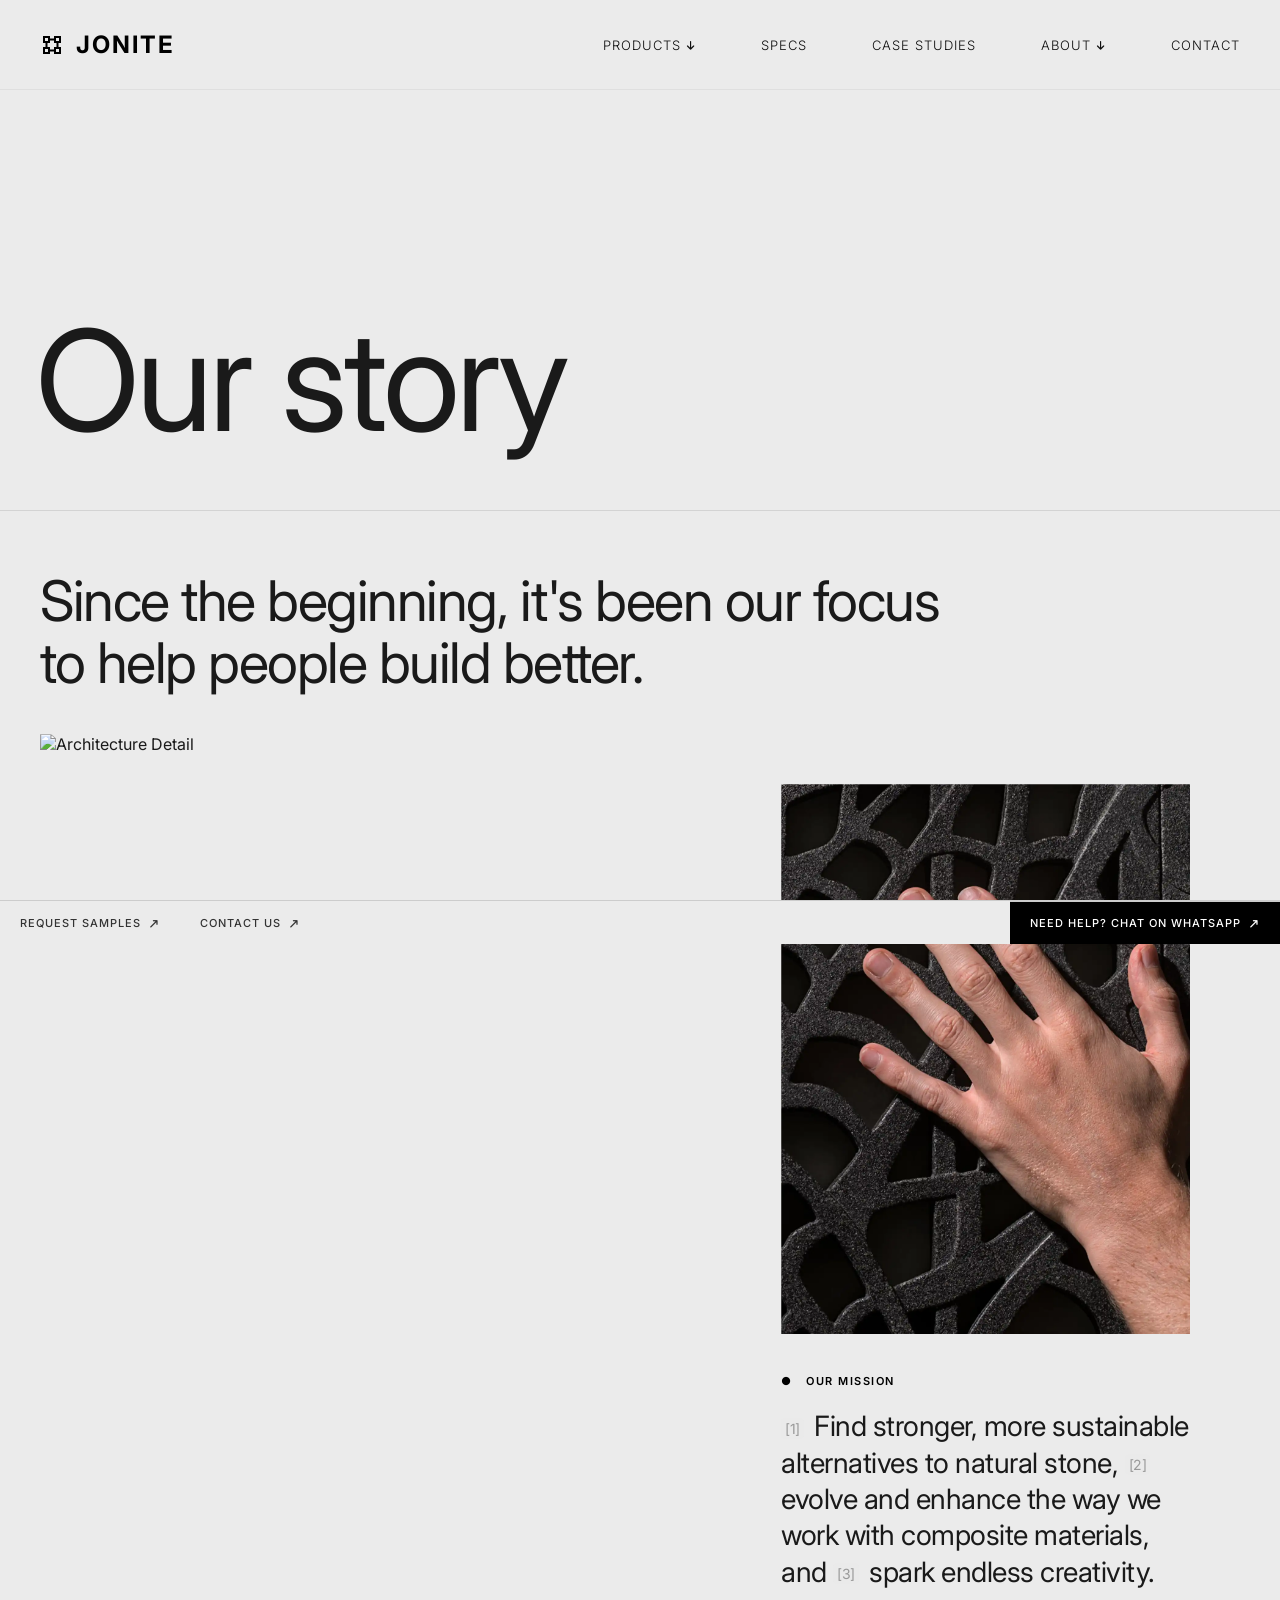
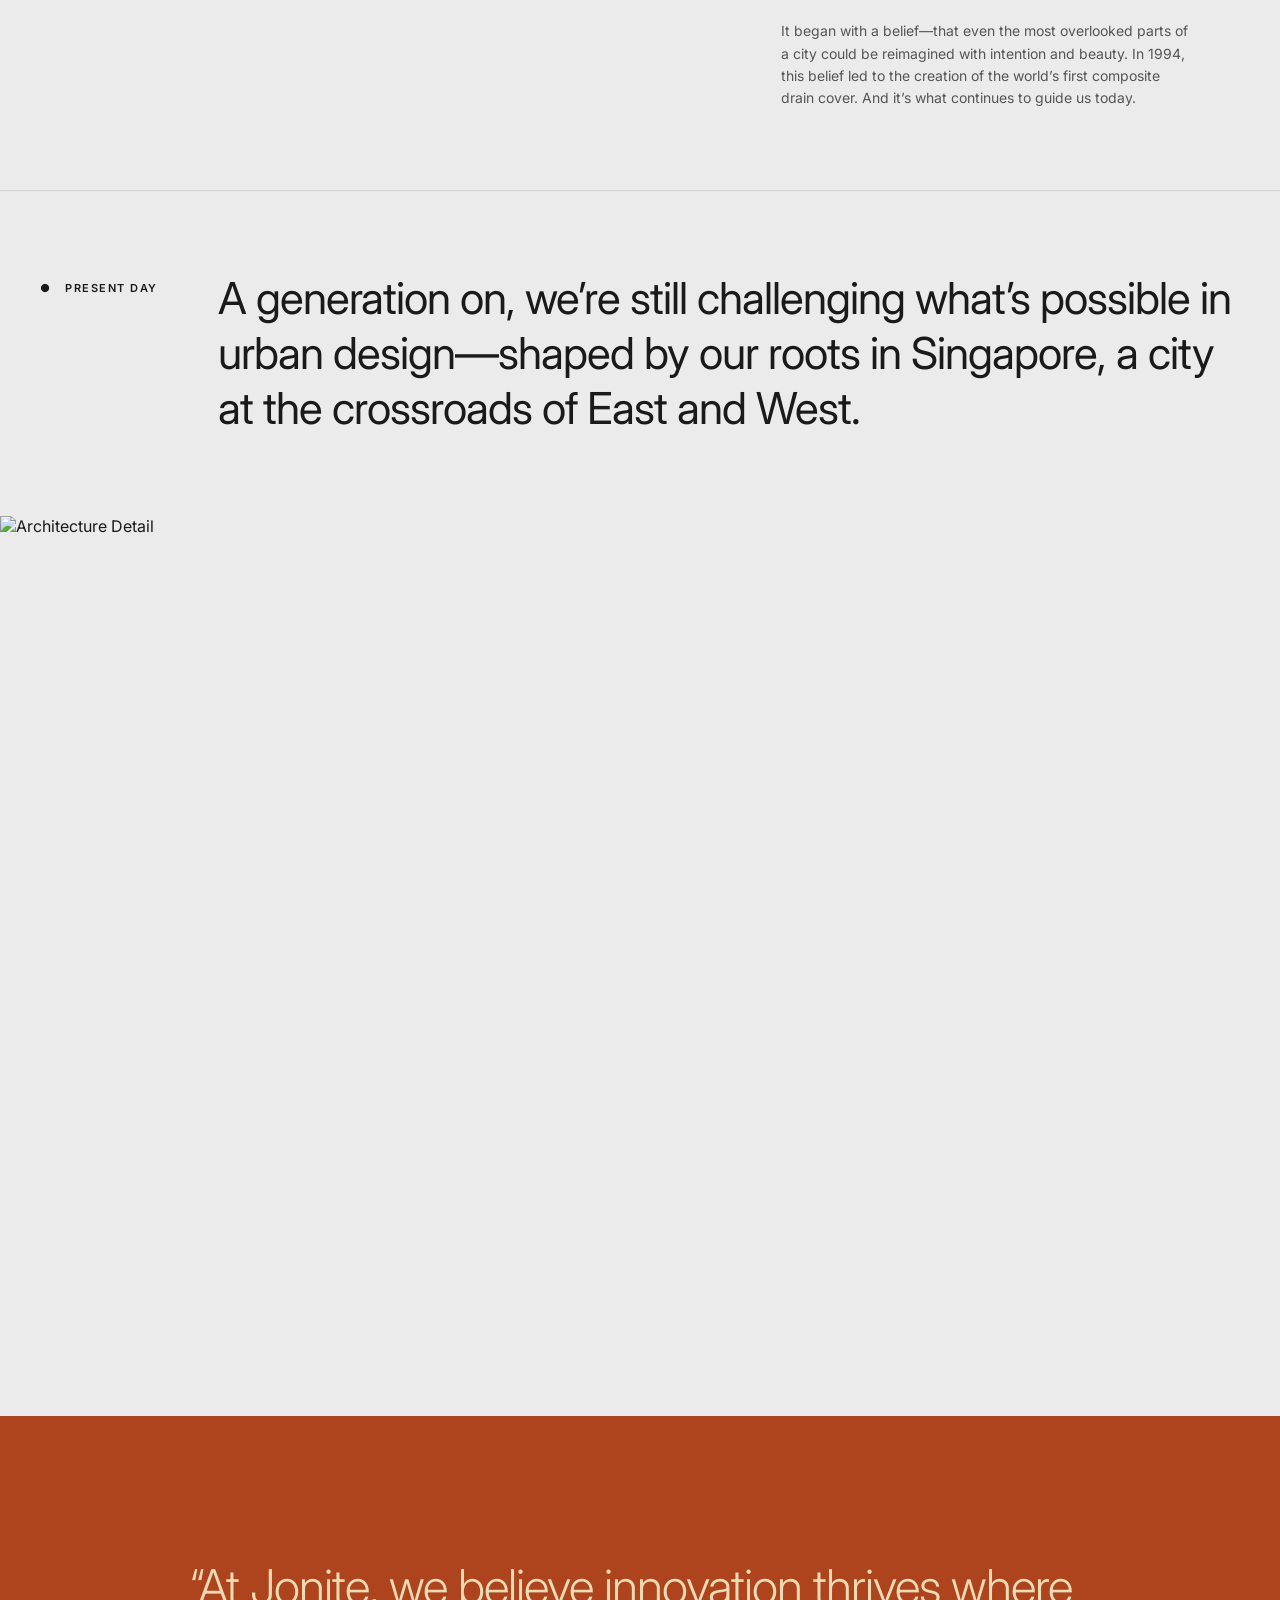
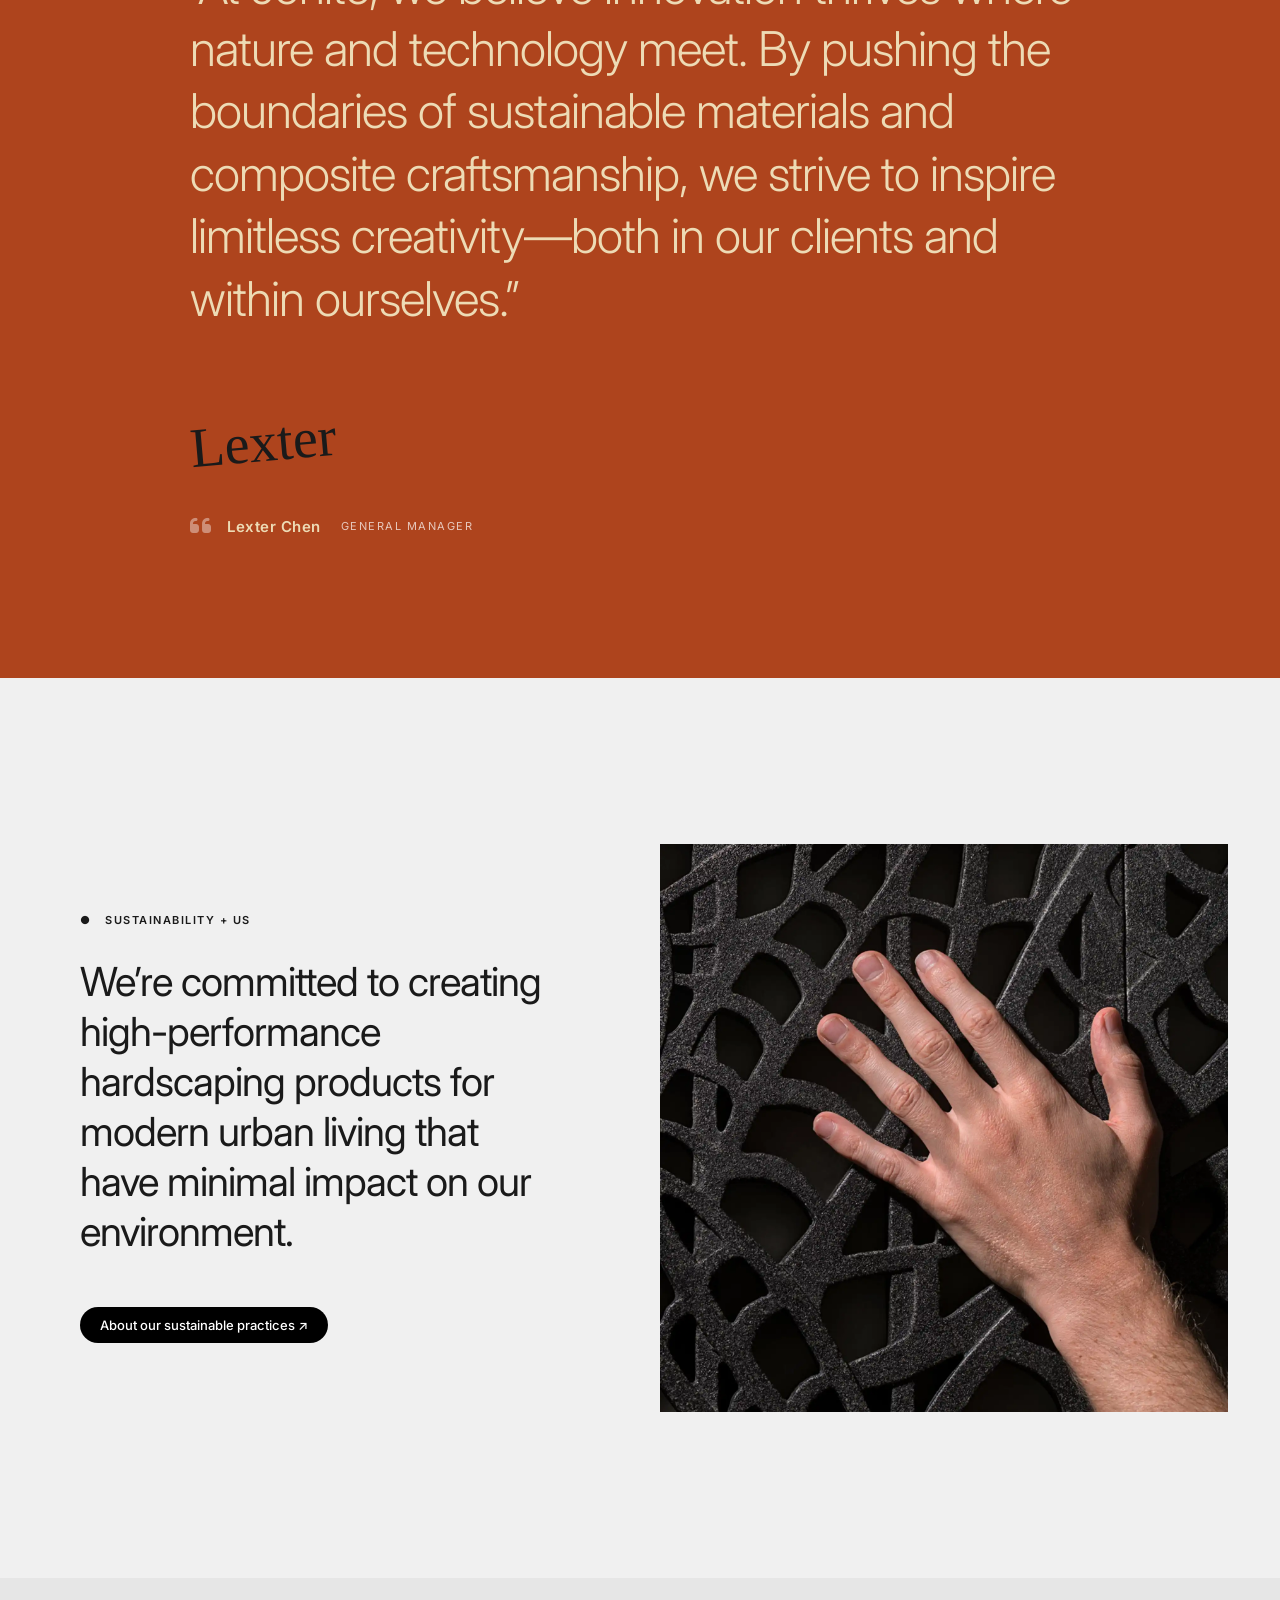
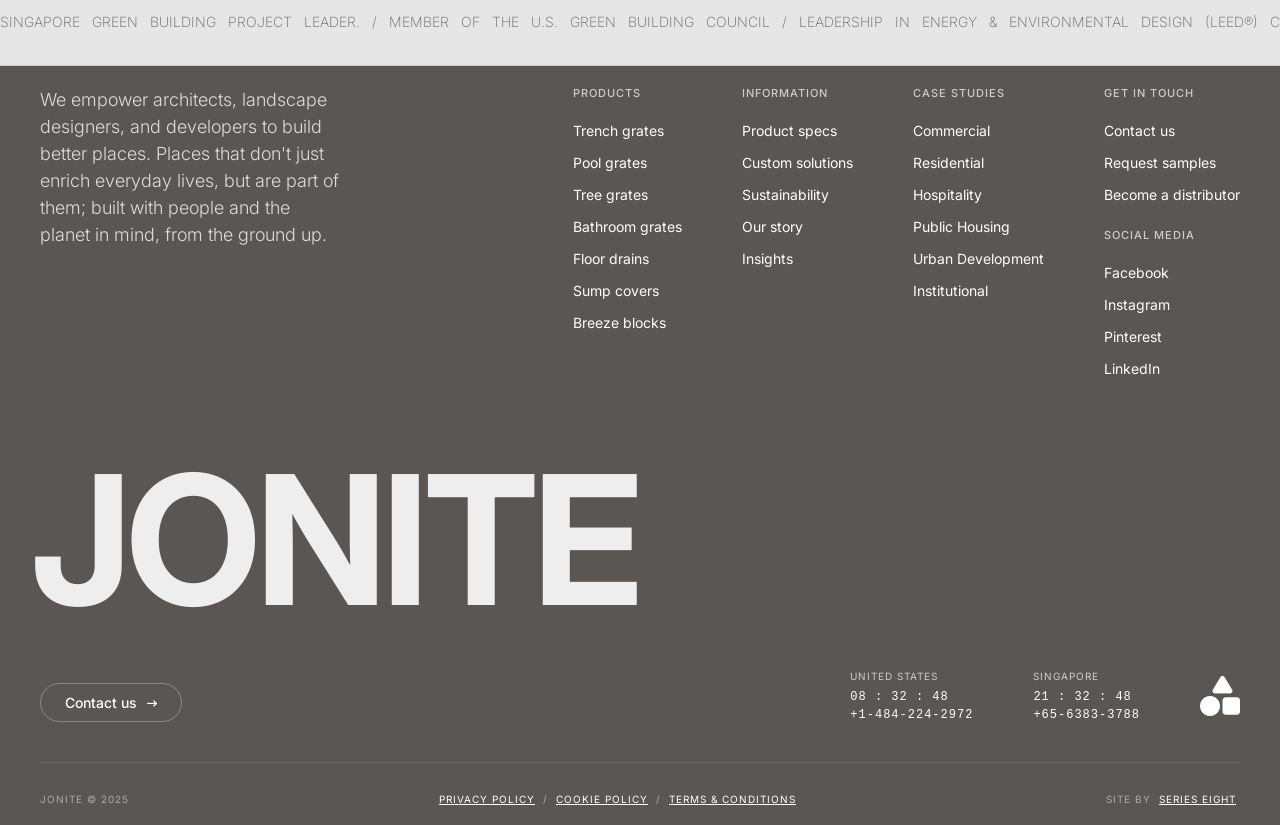
==== commit 77536e1a: "first commit" ====
--- a/about1.html
+++ b/about1.html
@@ -18,7 +18,7 @@
     <!-- Reuse Navbar from index (Simplified for this page or full partial) -->
     <nav class="navbar">
         <div class="container">
-            <a href="#" class="logo">
+            <a href="home.html" class="logo">
                 <!-- SVG Placeholder for JONITE logo icon -->
                 <svg width="24" height="24" viewBox="0 0 24 24" fill="none" xmlns="http://www.w3.org/2000/svg"
                     class="logo-icon">
--- a/style.css
+++ b/style.css
@@ -10,6 +10,7 @@
     background-color: #F5F5F5;
     /* Light grey bg */
     color: #1A1A1A;
+    /* overflow-x: hidden; */
 }
 
 a {
@@ -24,7 +25,7 @@
 /* Constants */
 :root {
     --bg-color: #EBEBEB;
-    --nav-height: 80px;
+    --nav-height: 10vh;
     --text-color: #333;
     --accent-color: #000;
     --border-color: #DDD;
